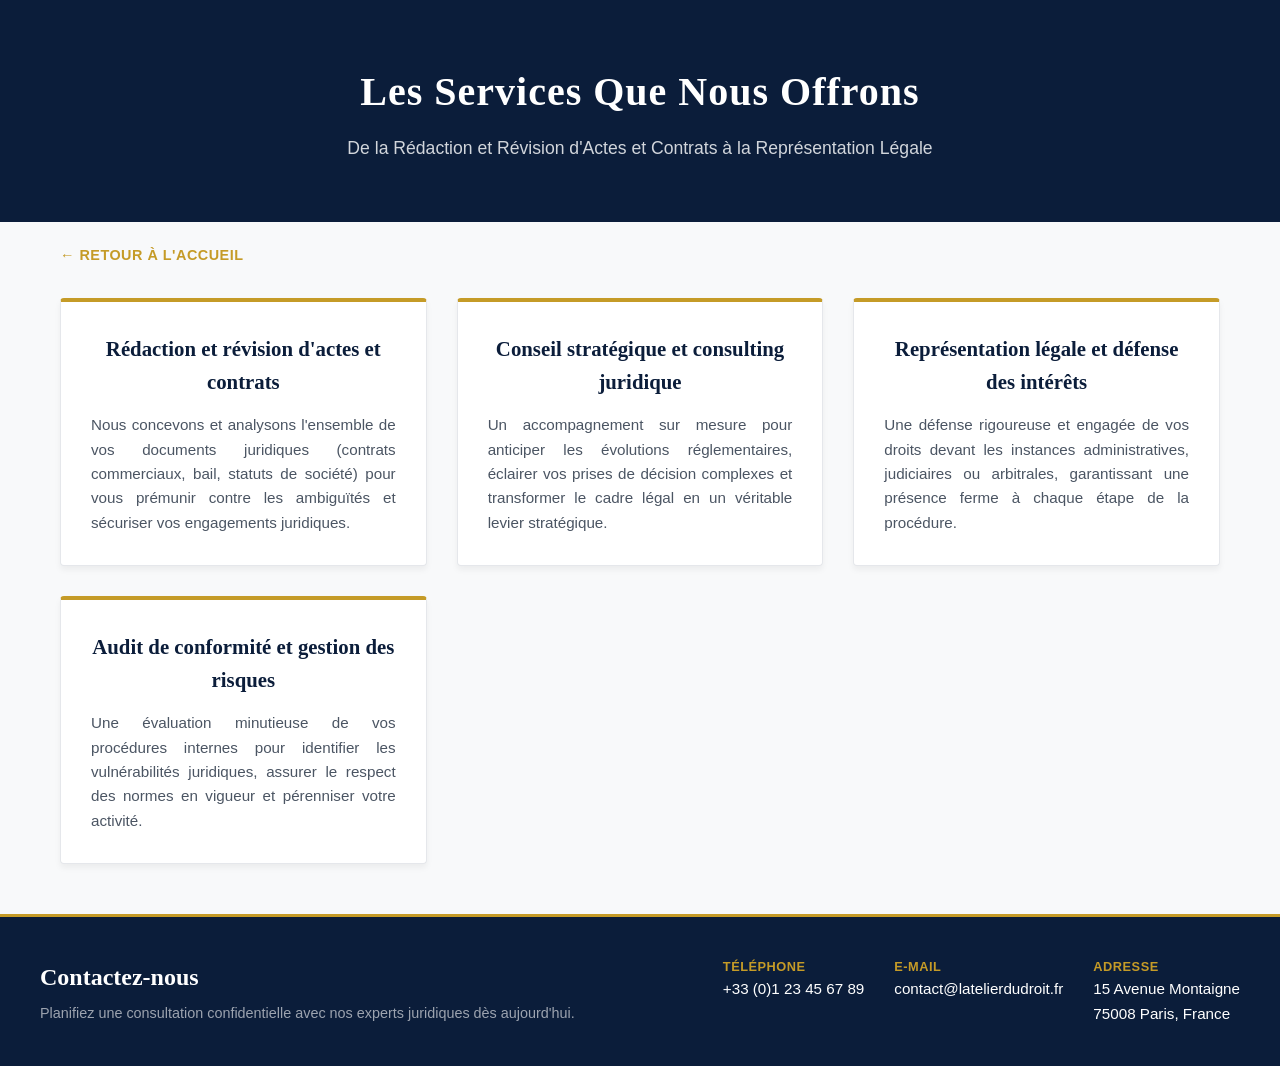
==== nos-services.html @ b2fb129d "Add files via upload" ====
<!DOCTYPE html>
<html lang="fr">
<head>
    <meta charset="UTF-8">
    <meta name="viewport" content="width=device-width, initial-scale=1.0">
    <title>Nos Services - L'Atelier du Droit</title>
    <link rel="stylesheet" href="style2.css">
</head>
<body>

    <!-- Section En-tête -->
    <header>
        <h1>Les Services Que Nous Offrons</h1>
        <p>De la Rédaction et Révision d'Actes et Contrats à la Représentation Légale</p>
    </header>

    <!-- Navigation de retour -->
    <nav class="nav-back">
        <a href="index.html">&larr; Retour à l'accueil</a>
    </nav>

    <!-- Contenu Principal : Grille des 4 Services -->
    <main>
        <section class="details-container">

            <article class="detail-card">
                <h2>Rédaction et révision d'actes et contrats</h2>
                <p>Nous concevons et analysons l'ensemble de vos documents juridiques (contrats commerciaux, bail, statuts de société) pour vous prémunir contre les ambiguïtés et sécuriser vos engagements juridiques.</p>
            </article>

            <article class="detail-card">
                <h2>Conseil stratégique et consulting juridique</h2>
                <p>Un accompagnement sur mesure pour anticiper les évolutions réglementaires, éclairer vos prises de décision complexes et transformer le cadre légal en un véritable levier stratégique.</p>
            </article>

            <article class="detail-card">
                <h2>Représentation légale et défense des intérêts</h2>
                <p>Une défense rigoureuse et engagée de vos droits devant les instances administratives, judiciaires ou arbitrales, garantissant une présence ferme à chaque étape de la procédure.</p>
            </article>

            <article class="detail-card">
                <h2>Audit de conformité et gestion des risques</h2>
                <p>Une évaluation minutieuse de vos procédures internes pour identifier les vulnérabilités juridiques, assurer le respect des normes en vigueur et pérenniser votre activité.</p>
            </article>

        </section>
    </main>

    <!-- Bannière de Contact -->
    <footer class="contact-banner">
        <div class="contact-content">
            <div class="contact-info">
                <h3>Contactez-nous</h3>
                <p>Planifiez une consultation confidentielle avec nos experts juridiques dès aujourd'hui.</p>
            </div>
            
            <div class="contact-details">
                <div class="contact-item">
                    <span>Téléphone</span>
                    <a href="tel:+33123456789">+33 (0)1 23 45 67 89</a>
                </div>
                
                <div class="contact-item">
                    <span>E-mail</span>
                    <a href="mailto:contact@latelierdudroit.fr">contact@latelierdudroit.fr</a>
                </div>

                <div class="contact-item">
                    <span>Adresse</span>
                    <p>15 Avenue Montaigne<br>75008 Paris, France</p>
                </div>
            </div>
        </div>
    </footer>

</body>
</html>
---- style2.css ----
/* --- Réinitialisation & Typographie --- */
* {
    box-sizing: border-box;
    margin: 0;
    padding: 0;
}

body {
    font-family: 'Georgia', 'Times New Roman', serif;
    color: #2c3e50;
    background-color: #f8f9fa;
    line-height: 1.6;
    display: flex;
    flex-direction: column;
    min-height: 100vh;
}

/* --- En-tête --- */
header {
    background-color: #0b1d3a;
    color: #ffffff;
    text-align: center;
    padding: 60px 20px;
}

header h1 {
    font-size: 2.5rem;
    margin-bottom: 10px;
    letter-spacing: 1px;
}

header p {
    font-family: 'Helvetica Neue', Arial, sans-serif;
    font-size: 1.1rem;
    color: #d1d5db;
}

/* --- Navigation Retour --- */
.nav-back {
    max-width: 1200px;
    margin: 20px auto 0;
    padding: 0 20px;
    width: 100%;
}

.nav-back a {
    font-family: 'Helvetica Neue', Arial, sans-serif;
    font-size: 0.9rem;
    font-weight: bold;
    color: #c59b27;
    text-decoration: none;
    text-transform: uppercase;
    letter-spacing: 0.5px;
    transition: color 0.2s ease;
}

.nav-back a:hover {
    color: #0b1d3a;
}

/* --- Disposition des cartes de service --- */
main {
    max-width: 1200px;
    margin: 0 auto;
    padding: 30px 20px 50px;
    flex: 1;
    width: 100%;
}

.details-container {
    display: grid;
    grid-template-columns: repeat(auto-fit, minmax(280px, 1fr));
    gap: 30px;
}

.detail-card {
    background-color: #ffffff;
    border: 1px solid #e5e7eb;
    border-top: 4px solid #c59b27;
    border-radius: 4px;
    padding: 30px;
    box-shadow: 0 4px 6px rgba(0, 0, 0, 0.05);
}

.detail-card h2 {
    font-size: 1.3rem;
    color: #0b1d3a;
    margin-bottom: 15px;
    text-align: center;
}

.detail-card p {
    font-family: 'Helvetica Neue', Arial, sans-serif;
    font-size: 0.95rem;
    color: #4b5563;
    text-align: justify;
}

/* --- Bannière de Contact --- */
.contact-banner {
    background-color: #0b1d3a;
    color: #ffffff;
    padding: 40px 20px;
    margin-top: auto;
    border-top: 3px solid #c59b27;
}

.contact-content {
    max-width: 1200px;
    margin: 0 auto;
    display: flex;
    justify-content: space-between;
    align-items: center;
    flex-wrap: wrap;
    gap: 20px;
}

.contact-info h3 {
    font-size: 1.5rem;
    margin-bottom: 5px;
}

.contact-info p {
    font-family: 'Helvetica Neue', Arial, sans-serif;
    color: #9ca3af;
    font-size: 0.9rem;
}

.contact-details {
    display: flex;
    gap: 30px;
    font-family: 'Helvetica Neue', Arial, sans-serif;
    font-size: 0.95rem;
    flex-wrap: wrap;
}

.contact-item span {
    display: block;
    color: #c59b27;
    font-weight: bold;
    font-size: 0.8rem;
    text-transform: uppercase;
    letter-spacing: 0.5px;
}

.contact-item a {
    color: #ffffff;
    text-decoration: none;
}

.contact-item a:hover {
    text-decoration: underline;
}

/* --- Mobile --- */
@media (max-width: 768px) {
    .contact-content {
        flex-direction: column;
        align-items: flex-start;
    }

    .contact-details {
        flex-direction: column;
        gap: 15px;
    }
}
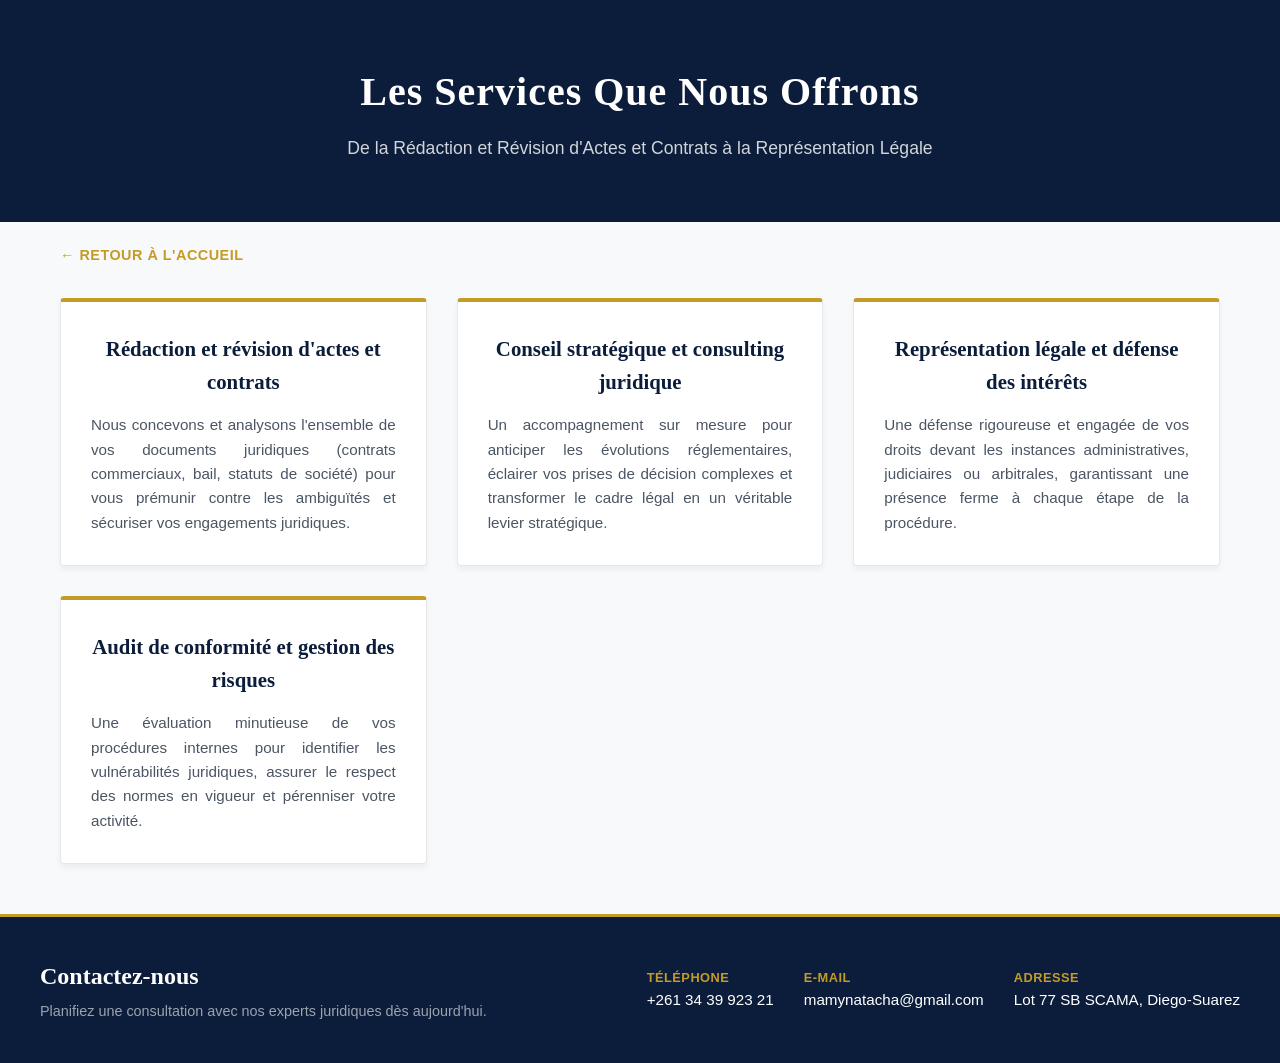
==== commit cf23acc2: "Modify contact details and footer in nos-services.html Updated contact information and footer detail" ====
--- a/nos-services.html
+++ b/nos-services.html
@@ -51,27 +51,26 @@
         <div class="contact-content">
             <div class="contact-info">
                 <h3>Contactez-nous</h3>
-                <p>Planifiez une consultation confidentielle avec nos experts juridiques dès aujourd'hui.</p>
+                <p>Planifiez une consultation avec nos experts juridiques dès aujourd'hui.</p>
             </div>
             
             <div class="contact-details">
                 <div class="contact-item">
                     <span>Téléphone</span>
-                    <a href="tel:+33123456789">+33 (0)1 23 45 67 89</a>
+                    <a href="tel:+261343992321">+261 34 39 923 21</a>
                 </div>
                 
                 <div class="contact-item">
                     <span>E-mail</span>
-                    <a href="mailto:contact@latelierdudroit.fr">contact@latelierdudroit.fr</a>
+                    <a href="mailto:mamynatacha@gmail.com">mamynatacha@gmail.com</a>
                 </div>
 
                 <div class="contact-item">
                     <span>Adresse</span>
-                    <p>15 Avenue Montaigne<br>75008 Paris, France</p>
+                    <p>Lot 77 SB SCAMA, Diego-Suarez</p>
                 </div>
             </div>
         </div>
     </footer>
-
 </body>
-</html>+</html>
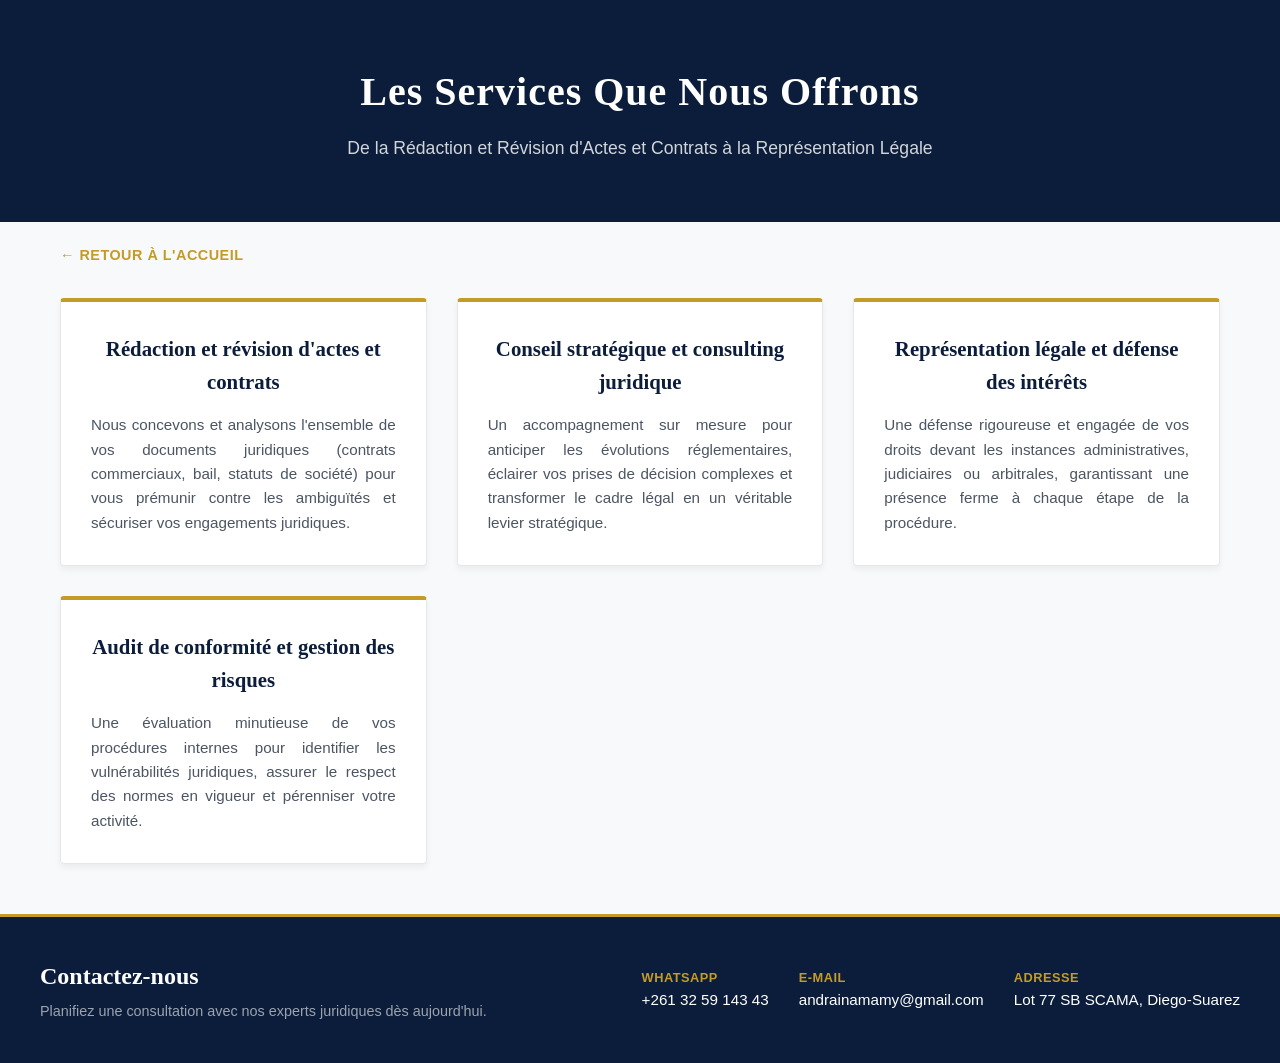
==== commit 56f53e22: "Add files via upload" ====
--- a/nos-services.html
+++ b/nos-services.html
@@ -56,13 +56,13 @@
             
             <div class="contact-details">
                 <div class="contact-item">
-                    <span>Téléphone</span>
-                    <a href="tel:+261343992321">+261 34 39 923 21</a>
+                    <span>WhatsApp</span>
+                    <a href="tel:+261325914343">+261 32 59 143 43</a>
                 </div>
                 
                 <div class="contact-item">
                     <span>E-mail</span>
-                    <a href="mailto:mamynatacha@gmail.com">mamynatacha@gmail.com</a>
+                    <a href="mailto:andrainamamy@gmail.com">andrainamamy@gmail.com</a>
                 </div>
 
                 <div class="contact-item">
@@ -72,5 +72,6 @@
             </div>
         </div>
     </footer>
+
 </body>
-</html>
+</html>
